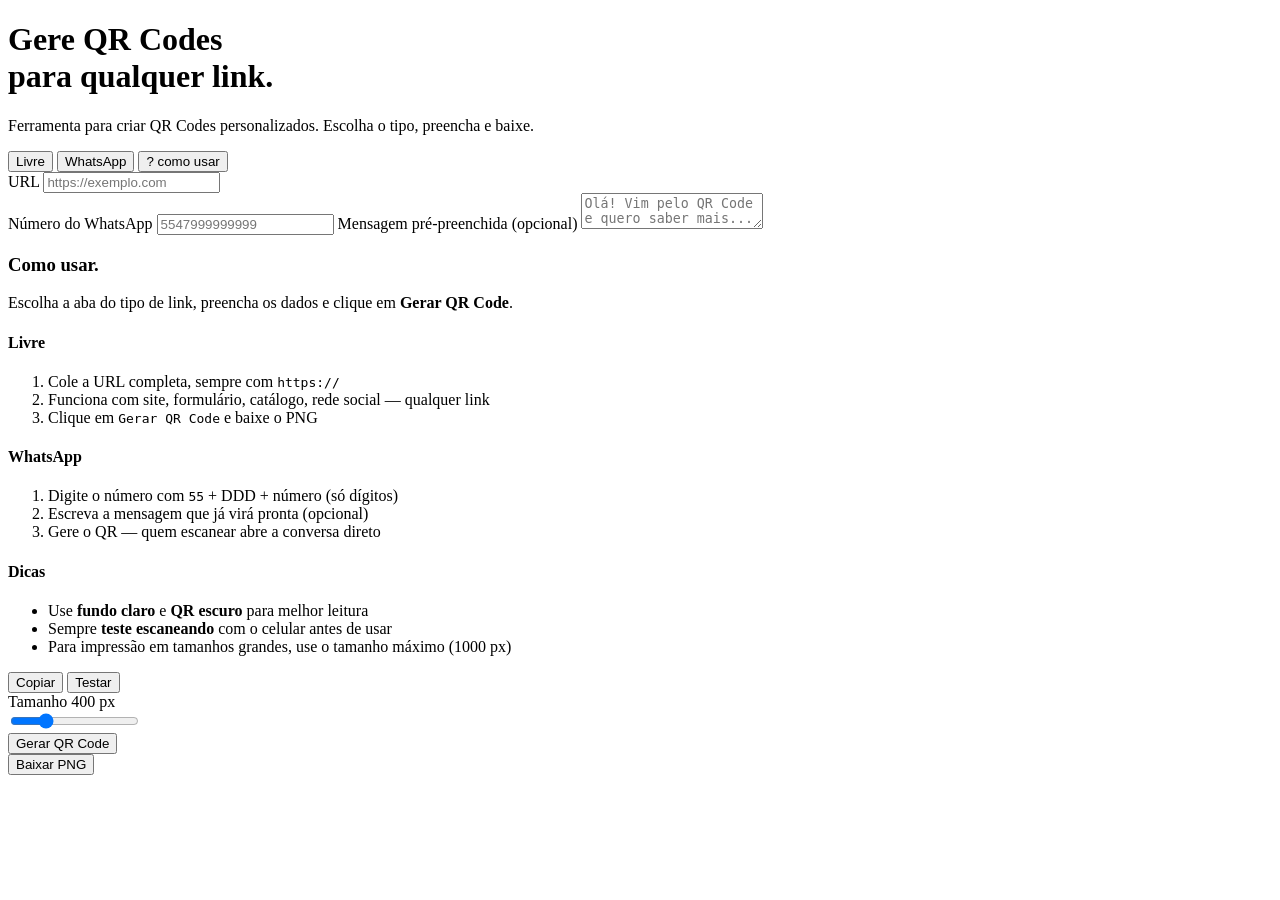
==== index.html @ d67ef897 "HTML ok" ====
<!DOCTYPE html>
<html lang="PT-BR">
<head>
<meta charset="UTF-8">
<meta name="viewport" content="width=device-width, initial-scale=1.0">
<title>Gerador de QR Code</title>
<link rel="preconnect" href="https://fonts.googleapis.com">
<link rel="preconnect" href="https://fonts.gstatic.com" crossorigin>
<link href="https://fonts.googleapis.com/css2?family=Inter:wght@400;500;600;700&family=JetBrains+Mono:wght@400;500;700&family=Space+Grotesk:wght@500;600;700&display=swap" rel="stylesheet">
<link rel="stylesheet" href="style.css">
</head>
<body>

<div class="container">

  <div class="header">
    <h1>Gere QR Codes<br>para <span>qualquer link</span>.</h1>
    <p>Ferramenta para criar QR Codes personalizados. Escolha o tipo, preencha e baixe.</p>
  </div>

  <!-- ABAS -->
  <div class="tabs">
    <button class="tab active" data-tab="custom">Livre</button>
    <button class="tab" data-tab="whatsapp">WhatsApp</button>
    <button class="tab help" data-tab="howto">? como usar</button>
  </div>

  <!-- LIVRE -->
  <div class="panel active" id="panel-custom">

    <label for="custom-url">URL</label>
    <input type="url" id="custom-url" placeholder="https://exemplo.com">
  </div>

  <!-- WHATSAPP -->
  <div class="panel" id="panel-whatsapp">

    <label for="wpp-number">Número do WhatsApp</label>
    <input type="text" id="wpp-number" placeholder="5547999999999">

    <label for="wpp-message">Mensagem pré-preenchida (opcional)</label>
    <textarea id="wpp-message" placeholder="Olá! Vim pelo QR Code e quero saber mais..."></textarea>
  </div>

  <!-- COMO USAR -->
  <div class="panel" id="panel-howto">
    <div class="how-to">
      <h3>Como <span>usar</span>.</h3>
      <p>Escolha a aba do tipo de link, preencha os dados e clique em <strong>Gerar QR Code</strong>.</p>

      <h4>Livre</h4>
      <ol>
        <li>Cole a URL completa, sempre com <code>https://</code></li>
        <li>Funciona com site, formulário, catálogo, rede social — qualquer link</li>
        <li>Clique em <code>Gerar QR Code</code> e baixe o PNG</li>
      </ol>

      <h4>WhatsApp</h4>
      <ol>
        <li>Digite o número com <code>55</code> + DDD + número (só dígitos)</li>
        <li>Escreva a mensagem que já virá pronta (opcional)</li>
        <li>Gere o QR — quem escanear abre a conversa direto</li>
      </ol>

      <h4>Dicas</h4>
      <ul>
        <li>Use <strong>fundo claro</strong> e <strong>QR escuro</strong> para melhor leitura</li>
        <li>Sempre <strong>teste escaneando</strong> com o celular antes de usar</li>
        <li>Para impressão em tamanhos grandes, use o tamanho máximo (1000 px)</li>
      </ul>
    </div>
  </div>

  <!-- PREVIEW DO LINK -->
  <div class="link-preview" id="link-preview">
    <div id="link-text"></div>
    <div class="link-preview-actions">
      <button onclick="copiarLink()">Copiar</button>
      <button onclick="testarLink()">Testar</button>
    </div>
  </div>

  <!-- OPÇÕES -->
  <div class="advanced">
    <div class="slider-row">
      <label for="size">Tamanho</label>
      <span class="value" id="size-value">400 px</span>
    </div>
    <input type="range" id="size" min="200" max="1000" step="50" value="400">
  </div>

  <!-- BOTÃO GERAR -->
  <button class="generate" onclick="gerar()">Gerar QR Code</button>

  <!-- QR -->
  <div id="qrcode-wrapper">
    <div id="qrcode"></div>
  </div>

  <!-- DOWNLOAD -->
  <div class="actions">
    <button onclick="baixarPNG()">Baixar PNG</button>
  </div>

</div>

<!-- Biblioteca QRCode.js -->
<script src="qrcode.min.js"></script>

<script>
  // ===== TABS =====
  document.querySelectorAll('.tab').forEach(tab => {
    tab.addEventListener('click', () => {
      document.querySelectorAll('.tab').forEach(t => t.classList.remove('active'));
      document.querySelectorAll('.panel').forEach(p => p.classList.remove('active'));
      tab.classList.add('active');
      document.getElementById('panel-' + tab.dataset.tab).classList.add('active');
      atualizarPreview();
    });
  });

  // ===== SLIDER =====
  const sizeInput = document.getElementById('size');
  const sizeValue = document.getElementById('size-value');
  sizeInput.addEventListener('input', () => {
    sizeValue.textContent = sizeInput.value + ' px';
  });

  // ===== MONTAR LINK =====
  function montarLink() {
    const tab = document.querySelector('.tab.active').dataset.tab;

    if (tab === 'whatsapp') {
      const num = document.getElementById('wpp-number').value.replace(/\D/g, '');
      const msg = document.getElementById('wpp-message').value.trim();
      if (!num) return '';
      return 'https://wa.me/' + num + (msg ? '?text=' + encodeURIComponent(msg) : '');
    }

    if (tab === 'custom') {
      return document.getElementById('custom-url').value.trim();
    }

    return '';
  }

  // ===== PREVIEW =====
  function atualizarPreview() {
    const link = montarLink();
    const box = document.getElementById('link-preview');
    const txt = document.getElementById('link-text');
    if (link) {
      txt.textContent = '$ ' + link;
      box.classList.add('show');
    } else {
      box.classList.remove('show');
    }
  }

  document.querySelectorAll('input[type="text"], input[type="url"], textarea').forEach(el => {
    el.addEventListener('input', atualizarPreview);
  });

  // ===== COPIAR / TESTAR =====
  function copiarLink() {
    const link = montarLink();
    if (!link) return;
    navigator.clipboard.writeText(link).then(() => {
      const txt = document.getElementById('link-text');
      const original = txt.textContent;
      txt.textContent = '✓ link copiado';
      setTimeout(() => { txt.textContent = original; }, 1500);
    });
  }

  function testarLink() {
    const link = montarLink();
    if (!link) return;
    window.open(link, '_blank');
  }

  // ===== GERAR =====
  function gerar() {
    const link = montarLink();
    if (!link) { alert('Preencha os dados primeiro.'); return; }

    const size = parseInt(sizeInput.value);
    const div = document.getElementById('qrcode');
    div.innerHTML = '';

    new QRCode(div, {
      text: link,
      width: size,
      height: size,
      colorDark: '#0A0A0A',
      colorLight: '#FFFFFF',
      correctLevel: QRCode.CorrectLevel.H
    });
  }

  // ===== DOWNLOAD =====
  function baixarPNG() {
    const canvas = document.querySelector('#qrcode canvas');
    if (!canvas) { alert('Gere o QR Code primeiro.'); return; }
    const a = document.createElement('a');
    a.download = 'qrcode.png';
    a.href = canvas.toDataURL('image/png');
    a.click();
  }

  atualizarPreview();
</script>

</body>
</html>
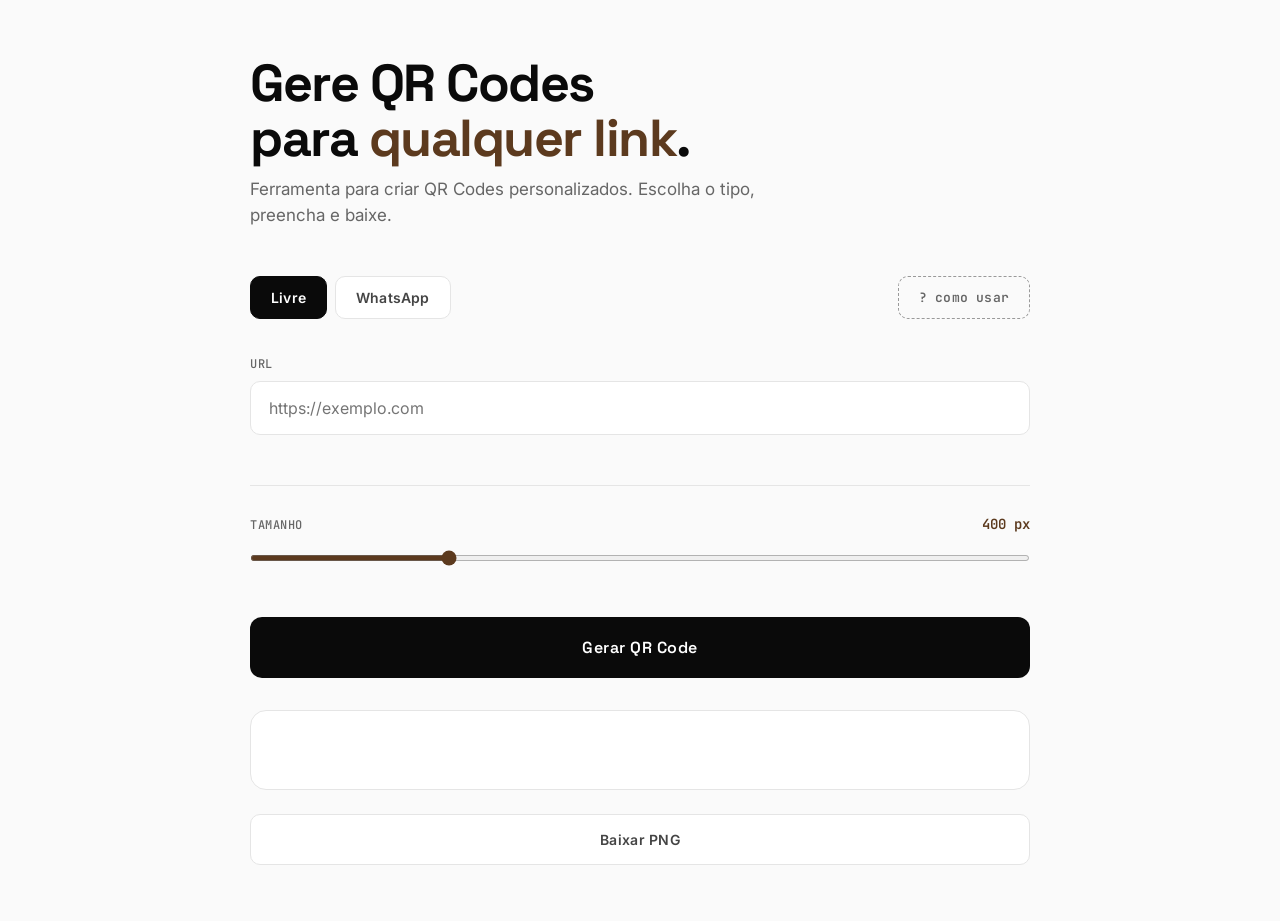
==== commit 1e9fe421: "addFavIcon" ====
--- a/index.html
+++ b/index.html
@@ -8,6 +8,7 @@
 <link rel="preconnect" href="https://fonts.gstatic.com" crossorigin>
 <link href="https://fonts.googleapis.com/css2?family=Inter:wght@400;500;600;700&family=JetBrains+Mono:wght@400;500;700&family=Space+Grotesk:wght@500;600;700&display=swap" rel="stylesheet">
 <link rel="stylesheet" href="style.css">
+<link rel="icon" href="favicon.svg" type="image/svg+xml">
 </head>
 <body>
 
--- a/style.css
+++ b/style.css
@@ -0,0 +1,350 @@
+:root {
+  --fundo: #FAFAFA;
+  --branco: #FFFFFF;
+  --preto: #0A0A0A;
+  --cinza-700: #444444;
+  --cinza-500: #666666;
+  --cinza-400: #999999;
+  --cinza-200: #E5E5E5;
+  --cinza-100: #F0F0F0;
+  --marrom: #5C3A1E;
+  --transicao: 0.3s ease;
+}
+
+* { box-sizing: border-box; margin: 0; padding: 0; }
+
+body {
+  font-family: 'Inter', sans-serif;
+  background: var(--fundo);
+  color: var(--preto);
+  min-height: 100vh;
+  padding: 56px 20px;
+  line-height: 1.5;
+  font-size: 15px;
+}
+
+.container {
+  max-width: 780px;
+  margin: 0 auto;
+}
+
+/* HEADER */
+.header {
+  margin-bottom: 48px;
+}
+
+.header h1 {
+  font-family: 'Space Grotesk', sans-serif;
+  font-size: 52px;
+  font-weight: 700;
+  letter-spacing: -1.5px;
+  line-height: 1.05;
+  color: var(--preto);
+  margin-bottom: 12px;
+}
+
+.header h1 span { color: var(--marrom); }
+
+.header p {
+  color: var(--cinza-500);
+  font-size: 17px;
+  max-width: 520px;
+}
+
+/* TABS */
+.tabs {
+  display: flex;
+  gap: 8px;
+  margin-bottom: 36px;
+  flex-wrap: wrap;
+}
+
+.tab {
+  padding: 12px 20px;
+  background: var(--branco);
+  border: 1.5px solid var(--cinza-200);
+  border-radius: 10px;
+  color: var(--cinza-700);
+  font-family: 'Inter', sans-serif;
+  font-size: 14px;
+  font-weight: 600;
+  cursor: pointer;
+  transition: var(--transicao);
+  letter-spacing: 0.2px;
+}
+
+.tab:hover {
+  border-color: var(--marrom);
+  color: var(--marrom);
+}
+
+.tab.active {
+  background: var(--preto);
+  border-color: var(--preto);
+  color: var(--branco);
+}
+
+/* ABA COMO USAR - DESTAQUE */
+.tab.help {
+  margin-left: auto;
+  background: transparent;
+  border: 1.5px dashed var(--cinza-400);
+  color: var(--cinza-500);
+  font-family: 'JetBrains Mono', monospace;
+  font-size: 13px;
+}
+
+.tab.help:hover {
+  border-color: var(--marrom);
+  color: var(--marrom);
+  border-style: solid;
+}
+
+.tab.help.active {
+  background: var(--marrom);
+  border-color: var(--marrom);
+  color: var(--branco);
+  border-style: solid;
+}
+
+/* PANELS */
+.panel { display: none; }
+.panel.active { display: block; }
+
+/* FORM */
+label {
+  display: block;
+  font-family: 'JetBrains Mono', monospace;
+  font-size: 12px;
+  font-weight: 500;
+  color: var(--cinza-500);
+  margin-bottom: 8px;
+  letter-spacing: 0.5px;
+  text-transform: uppercase;
+}
+
+input[type="text"],
+input[type="url"],
+textarea {
+  width: 100%;
+  padding: 16px 18px;
+  background: var(--branco);
+  border: 1.5px solid var(--cinza-200);
+  border-radius: 10px;
+  color: var(--preto);
+  font-family: 'Inter', sans-serif;
+  font-size: 16px;
+  margin-bottom: 22px;
+  transition: var(--transicao);
+}
+
+input:focus, textarea:focus {
+  outline: none;
+  border-color: var(--marrom);
+  box-shadow: 0 0 0 4px rgba(92, 58, 30, 0.08);
+}
+
+textarea {
+  resize: vertical;
+  min-height: 90px;
+  font-family: 'Inter', sans-serif;
+}
+
+/* LINK PREVIEW */
+.link-preview {
+  background: var(--preto);
+  border-radius: 10px;
+  padding: 16px 18px;
+  font-family: 'JetBrains Mono', monospace;
+  font-size: 13px;
+  color: #B8FFB8;
+  word-break: break-all;
+  margin-bottom: 28px;
+  display: none;
+}
+
+.link-preview.show { display: block; }
+
+.link-preview-actions {
+  display: flex;
+  gap: 8px;
+  margin-top: 14px;
+}
+
+.link-preview-actions button {
+  flex: 1;
+  padding: 10px;
+  font-size: 12px;
+  background: rgba(255, 255, 255, 0.1);
+  color: var(--branco);
+  border: 1px solid rgba(255, 255, 255, 0.2);
+  border-radius: 6px;
+  cursor: pointer;
+  font-family: 'JetBrains Mono', monospace;
+  letter-spacing: 0.5px;
+  text-transform: uppercase;
+  font-weight: 500;
+  transition: var(--transicao);
+}
+
+.link-preview-actions button:hover {
+  background: var(--marrom);
+  border-color: var(--marrom);
+}
+
+/* OPÇÕES */
+.advanced {
+  margin: 28px 0;
+  padding-top: 28px;
+  border-top: 1px solid var(--cinza-200);
+}
+
+.slider-row {
+  display: flex;
+  justify-content: space-between;
+  align-items: baseline;
+  margin-bottom: 10px;
+}
+
+.slider-row label { margin-bottom: 0; }
+
+.slider-row .value {
+  font-family: 'JetBrains Mono', monospace;
+  font-size: 14px;
+  color: var(--marrom);
+  font-weight: 600;
+}
+
+input[type="range"] {
+  width: 100%;
+  margin-bottom: 20px;
+  accent-color: var(--marrom);
+  height: 6px;
+}
+
+/* BOTÃO PRINCIPAL */
+button.generate {
+  width: 100%;
+  padding: 20px;
+  background: var(--preto);
+  color: var(--branco);
+  border: none;
+  border-radius: 12px;
+  font-family: 'Space Grotesk', sans-serif;
+  font-size: 16px;
+  font-weight: 600;
+  letter-spacing: 0.5px;
+  cursor: pointer;
+  transition: var(--transicao);
+  margin-top: 8px;
+}
+
+button.generate:hover {
+  background: var(--marrom);
+  transform: translateY(-1px);
+}
+
+/* QR PREVIEW */
+#qrcode-wrapper {
+  margin: 32px auto 24px;
+  display: flex;
+  justify-content: center;
+  align-items: center;
+  padding: 32px;
+  background: var(--branco);
+  border: 1.5px solid var(--cinza-200);
+  border-radius: 16px;
+  min-height: 80px;
+  max-width: 100%;
+  overflow: hidden;
+}
+
+#qrcode img, #qrcode canvas { max-width: 100%; display: block; }
+
+/* DOWNLOAD */
+.actions {
+  display: grid;
+  grid-template-columns: 1fr;
+  gap: 10px;
+  margin-top: 16px;
+}
+
+.actions button {
+  padding: 16px;
+  background: var(--branco);
+  color: var(--cinza-700);
+  border: 1.5px solid var(--cinza-200);
+  border-radius: 10px;
+  font-family: 'Inter', sans-serif;
+  font-size: 14px;
+  font-weight: 600;
+  letter-spacing: 0.3px;
+  cursor: pointer;
+  transition: var(--transicao);
+}
+
+.actions button:hover {
+  color: var(--marrom);
+  border-color: var(--marrom);
+}
+
+/* ABA COMO USAR */
+.how-to h3 {
+  font-family: 'Space Grotesk', sans-serif;
+  font-size: 32px;
+  color: var(--preto);
+  margin-bottom: 16px;
+  font-weight: 700;
+  letter-spacing: -0.8px;
+}
+
+.how-to h3 span { color: var(--marrom); }
+
+.how-to > p {
+  color: var(--cinza-500);
+  font-size: 16px;
+  margin-bottom: 28px;
+  line-height: 1.6;
+}
+
+.how-to h4 {
+  font-family: 'JetBrains Mono', monospace;
+  font-size: 14px;
+  color: var(--marrom);
+  margin: 28px 0 12px;
+  font-weight: 700;
+  letter-spacing: 0.5px;
+  text-transform: uppercase;
+}
+
+.how-to p, .how-to li {
+  font-size: 15px;
+  color: var(--cinza-700);
+  line-height: 1.7;
+}
+
+.how-to ol, .how-to ul {
+  padding-left: 22px;
+  margin-bottom: 10px;
+}
+
+.how-to li { margin-bottom: 6px; }
+
+.how-to code {
+  background: var(--cinza-100);
+  padding: 3px 8px;
+  border-radius: 5px;
+  font-family: 'JetBrains Mono', monospace;
+  font-size: 13px;
+  color: var(--marrom);
+}
+
+/* RESPONSIVO */
+@media (max-width: 600px) {
+  body { padding: 32px 16px; }
+  .header h1 { font-size: 38px; letter-spacing: -1px; }
+  .header p { font-size: 15px; }
+  .tab.help { margin-left: 0; }
+  .tabs { gap: 6px; }
+  .tab { padding: 10px 14px; font-size: 13px; }
+}
